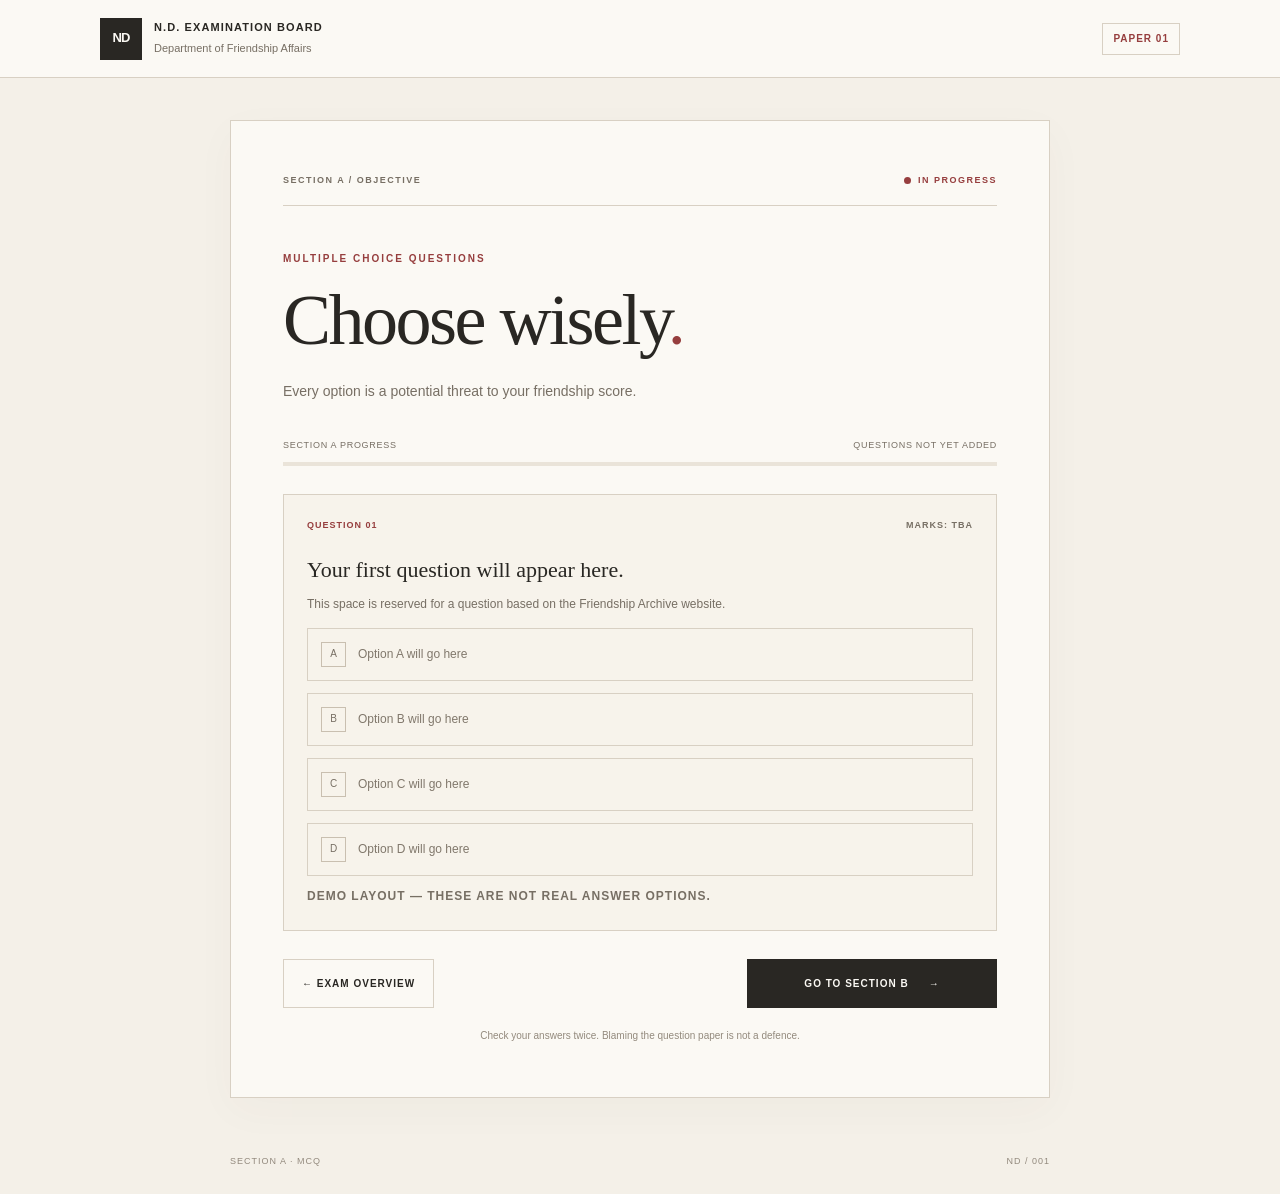
==== mcq.html @ d116a43e "Initial commit: Nothing web project" ====
<!DOCTYPE html>
<html lang="en">
<head>
  <meta charset="UTF-8">
  <meta name="viewport" content="width=device-width, initial-scale=1.0">
  <title>Section A — MCQ</title>
  <link rel="stylesheet" href="exam.css">
  <script src="exam.js" defer></script>
</head>
<body>
  <header class="topbar">
    <a class="brand" href="exam.html">
      <span class="brand-mark">ND</span>
      <span>
        <strong>N.D. EXAMINATION BOARD</strong>
        <small>Department of Friendship Affairs</small>
      </span>
    </a>
    <span class="exam-code">PAPER 01</span>
  </header>

  <main class="page-shell">
    <div class="document">
      <div class="document-topline">
        <span>SECTION A / OBJECTIVE</span>
        <span class="status"><i></i> IN PROGRESS</span>
      </div>

      <div class="paper-heading">
        <p class="eyebrow">MULTIPLE CHOICE QUESTIONS</p>
        <h1>Choose wisely<span>.</span></h1>
        <p class="intro">
          Every option is a potential threat to your friendship score.
        </p>
      </div>

      <div class="progress-heading">
        <span>SECTION A PROGRESS</span>
        <span>QUESTIONS NOT YET ADDED</span>
      </div>
      <div class="progress-track">
        <div class="progress-fill"></div>
      </div>

      <section class="question-placeholder">
        <div class="question-meta">
          <span class="question-tag">QUESTION 01</span>
          <span class="marks-tag">MARKS: TBA</span>
        </div>
        <h2>Your first question will appear here.</h2>
        <p>
          This space is reserved for a question based on the
          Friendship Archive website.
        </p>

        <div class="option-placeholder">
          <span>A</span> Option A will go here
        </div>
        <div class="option-placeholder">
          <span>B</span> Option B will go here
        </div>
        <div class="option-placeholder">
          <span>C</span> Option C will go here
        </div>
        <div class="option-placeholder">
          <span>D</span> Option D will go here
        </div>

        <p class="placeholder-note">
          DEMO LAYOUT — THESE ARE NOT REAL ANSWER OPTIONS.
        </p>
      </section>

      <div class="page-navigation">
        <a class="secondary-button" href="exam.html">← EXAM OVERVIEW</a>
        <a class="primary-button nav-primary" href="written.html">
          GO TO SECTION B <span>→</span>
        </a>
      </div>

      <p class="fine-print">
        Check your answers twice. Blaming the question paper is not a defence.
      </p>
    </div>
  </main>

  <footer class="site-footer">
    <span>SECTION A · MCQ</span>
    <span>ND / 001</span>
  </footer>
</body>
</html>
---- exam.css ----
/* ==========================================
   NOTHING DEPARTMENT — EXAM PORTAL
   Official university theme
========================================== */

:root {
  --paper: #F4F0E8;
  --sheet: #FBF9F4;
  --ink: #292723;
  --muted: #776F64;
  --line: #D8D0C3;
  --soft: #EAE4D9;
  --red: #963E3E;
  --red-dark: #793131;
}

* {
  box-sizing: border-box;
  margin: 0;
  padding: 0;
}

html {
  scroll-behavior: smooth;
}

body {
  min-height: 100vh;
  background: var(--paper);
  color: var(--ink);
  font-family: Arial, Helvetica, sans-serif;
  line-height: 1.6;
}

a {
  color: inherit;
  text-decoration: none;
}

button {
  font: inherit;
}

.topbar {
  min-height: 78px;
  padding: 16px max(5%, calc((100% - 1080px) / 2));
  display: flex;
  align-items: center;
  justify-content: space-between;
  gap: 16px;
  border-bottom: 1px solid var(--line);
  background: var(--sheet);
}

.brand {
  display: flex;
  align-items: center;
  gap: 12px;
}

.brand-mark {
  width: 42px;
  height: 42px;
  display: grid;
  place-items: center;
  background: var(--ink);
  color: var(--sheet);
  font-size: 13px;
  font-weight: 800;
  letter-spacing: -1px;
}

.brand strong,
.brand small {
  display: block;
}

.brand strong {
  font-size: 11px;
  letter-spacing: 1.1px;
}

.brand small {
  margin-top: 3px;
  color: var(--muted);
  font-size: 11px;
}

.exam-code {
  flex-shrink: 0;
  padding: 7px 10px;
  border: 1px solid var(--line);
  color: var(--red);
  font-size: 10px;
  font-weight: 700;
  letter-spacing: 1px;
}

.page-shell {
  width: min(100% - 36px, 820px);
  margin: 42px auto 56px;
}

.document {
  padding: clamp(22px, 5vw, 52px);
  border: 1px solid var(--line);
  background: var(--sheet);
  box-shadow: 0 12px 40px #51433108;
  animation: document-enter 0.45s ease both;
}

.document-topline {
  display: flex;
  align-items: center;
  justify-content: space-between;
  flex-wrap: wrap;
  gap: 12px;
  padding-bottom: 18px;
  border-bottom: 1px solid var(--line);
  color: var(--muted);
  font-size: 9px;
  font-weight: 700;
  letter-spacing: 1.5px;
}

.status {
  display: inline-flex;
  align-items: center;
  gap: 7px;
  color: var(--red);
  font-size: 9px;
}

.status i {
  width: 7px;
  height: 7px;
  border-radius: 50%;
  background: var(--red);
}

.hero,
.paper-heading {
  padding: 45px 0 34px;
}

.eyebrow,
.section-kicker {
  margin-bottom: 18px;
  color: var(--red);
  font-size: 10px;
  font-weight: 700;
  letter-spacing: 2px;
}

.hero h1,
.paper-heading h1 {
  font-family: Georgia, "Times New Roman", serif;
  font-size: clamp(44px, 8vw, 72px);
  font-weight: 400;
  line-height: 0.99;
  letter-spacing: -2.5px;
}

.hero h1 span,
.paper-heading h1 span {
  color: var(--red);
}

.intro {
  max-width: 490px;
  margin-top: 22px;
  color: var(--muted);
  font-size: 14px;
  line-height: 1.8;
}

.candidate {
  display: grid;
  grid-template-columns: 1fr 1fr;
  gap: 18px;
  padding: 22px 0;
  border-top: 1px solid var(--line);
  border-bottom: 1px solid var(--line);
}

.candidate > div {
  display: flex;
  flex-direction: column;
  gap: 5px;
}

.field-label {
  color: var(--muted);
  font-size: 9px;
  font-weight: 700;
  letter-spacing: 1.2px;
}

.candidate strong {
  font-size: 13px;
  overflow-wrap: anywhere;
}

.instructions {
  padding: 30px 0;
}

.instructions h2,
.question-placeholder h2,
.written-question h2 {
  font-family: Georgia, "Times New Roman", serif;
  font-size: 24px;
  font-weight: 400;
  line-height: 1.3;
}

.instructions ol {
  padding-left: 20px;
  margin-top: 18px;
  color: #5F594F;
  font-size: 13px;
}

.instructions li {
  padding: 5px 0 5px 5px;
}

.section-list {
  display: grid;
  gap: 10px;
  margin: 4px 0 24px;
}

.section-card {
  display: flex;
  align-items: center;
  gap: 16px;
  padding: 19px;
  border: 1px solid var(--line);
  background: #F4F0E8;
  transition:
    border-color 0.2s ease,
    background 0.2s ease,
    transform 0.2s ease;
}

.section-card:hover {
  border-color: var(--red);
  background: #F0E9DF;
  transform: translateY(-2px);
}

.section-number {
  color: var(--red);
  font-family: Georgia, "Times New Roman", serif;
  font-size: 25px;
}

.section-info {
  flex: 1;
  min-width: 0;
}

.section-info strong,
.section-info small {
  display: block;
}

.section-info strong {
  font-size: 13px;
}

.section-info small {
  margin-top: 3px;
  color: var(--muted);
  font-size: 11px;
}

.section-arrow {
  color: var(--red);
  font-size: 22px;
}

.primary-button,
.secondary-button {
  min-height: 49px;
  display: inline-flex;
  align-items: center;
  justify-content: center;
  gap: 20px;
  padding: 14px 18px;
  border: 1px solid var(--ink);
  border-radius: 0;
  cursor: pointer;
  font-size: 10px;
  font-weight: 700;
  letter-spacing: 1px;
  text-align: center;
  transition:
    background 0.2s ease,
    color 0.2s ease,
    border-color 0.2s ease;
}

.primary-button {
  background: var(--ink);
  color: var(--sheet);
}

.primary-button:hover {
  background: var(--red);
  border-color: var(--red);
  color: #ffffff;
}

.secondary-button {
  background: transparent;
  color: var(--ink);
  border-color: var(--line);
}

.secondary-button:hover {
  border-color: var(--ink);
  background: var(--soft);
}

.document > .primary-button {
  width: 100%;
}

.fine-print {
  margin-top: 19px;
  color: #938A7D;
  font-size: 10px;
  line-height: 1.8;
  text-align: center;
}

.site-footer {
  width: min(100% - 36px, 820px);
  display: flex;
  justify-content: space-between;
  gap: 15px;
  margin: 0 auto;
  padding: 0 0 25px;
  color: #92897D;
  font-size: 9px;
  letter-spacing: 1px;
}

/* MCQ paper */

.progress-heading {
  display: flex;
  justify-content: space-between;
  flex-wrap: wrap;
  gap: 8px;
  margin-bottom: 10px;
  color: var(--muted);
  font-size: 9px;
  letter-spacing: 0.7px;
}

.progress-track {
  height: 4px;
  background: var(--soft);
}

.progress-fill {
  width: 0;
  height: 100%;
  background: var(--red);
}

.question-placeholder,
.written-question {
  margin-top: 28px;
  padding: 23px;
  border: 1px solid var(--line);
  background: #F7F3EB;
}

.question-meta {
  display: flex;
  align-items: center;
  justify-content: space-between;
  flex-wrap: wrap;
  gap: 10px;
  margin-bottom: 23px;
}

.question-tag,
.marks-tag {
  color: var(--red);
  font-size: 9px;
  font-weight: 700;
  letter-spacing: 1px;
}

.marks-tag {
  color: var(--muted);
}

.question-placeholder h2,
.written-question h2 {
  font-size: 22px;
}

.question-placeholder > p,
.written-question > p:not(.placeholder-note) {
  margin-top: 10px;
  color: var(--muted);
  font-size: 12px;
  line-height: 1.8;
}

.option-placeholder {
  display: flex;
  align-items: center;
  gap: 12px;
  margin-top: 12px;
  padding: 13px;
  border: 1px solid var(--line);
  color: #81786C;
  font-size: 12px;
}

.option-placeholder span {
  width: 25px;
  height: 25px;
  display: grid;
  place-items: center;
  border: 1px solid #C9BFB0;
  color: var(--muted);
  font-size: 10px;
}

.placeholder-note {
  margin-top: 18px;
  color: #A09688;
  font-size: 8px;
  font-weight: 700;
  letter-spacing: 1px;
}

.page-navigation {
  display: flex;
  align-items: center;
  justify-content: space-between;
  gap: 12px;
  margin-top: 28px;
}

.nav-primary {
  flex: 1;
  max-width: 250px;
}

/* Written paper */

.written-notice {
  display: flex;
  align-items: flex-start;
  gap: 13px;
  padding: 17px;
  border-left: 3px solid var(--red);
  background: #EFE8DC;
}

.notice-icon {
  width: 23px;
  height: 23px;
  flex-shrink: 0;
  display: grid;
  place-items: center;
  background: var(--red);
  color: #FFFFFF;
  font-family: Georgia, serif;
  font-weight: 700;
}

.written-notice strong {
  font-size: 12px;
}

.written-notice p {
  margin-top: 5px;
  color: var(--muted);
  font-size: 11px;
  line-height: 1.8;
}

.answer-lines {
  display: grid;
  gap: 25px;
  margin-top: 25px;
}

.answer-lines span {
  height: 1px;
  background: #DCD3C6;
}

#finish-exam {
  font-family: inherit;
}

/* Motion */

@keyframes document-enter {
  from {
    opacity: 0;
    transform: translateY(9px);
  }

  to {
    opacity: 1;
    transform: translateY(0);
  }
}

/* Responsive layout */

@media (max-width: 560px) {
  .topbar {
    min-height: 70px;
    padding: 13px 18px;
  }

  .brand {
    gap: 9px;
  }

  .brand-mark {
    width: 36px;
    height: 36px;
  }

  .brand strong {
    font-size: 9px;
    letter-spacing: 0.6px;
  }

  .brand small {
    max-width: 190px;
    font-size: 10px;
  }

  .exam-code {
    padding: 6px;
    font-size: 8px;
  }

  .page-shell {
    width: calc(100% - 22px);
    margin: 18px auto 35px;
  }

  .document {
    padding: 22px 17px;
  }

  .document-topline {
    font-size: 8px;
    letter-spacing: 0.8px;
  }

  .hero,
  .paper-heading {
    padding: 34px 0 27px;
  }

  .hero h1,
  .paper-heading h1 {
    font-size: clamp(43px, 12vw, 60px);
    letter-spacing: -2px;
  }

  .candidate {
    grid-template-columns: 1fr;
    gap: 17px;
  }

  .instructions h2 {
    font-size: 22px;
  }

  .section-card {
    gap: 12px;
    padding: 15px 12px;
  }

  .section-info strong {
    font-size: 12px;
  }

  .section-info small {
    font-size: 10px;
  }

  .question-placeholder,
  .written-question {
    padding: 16px;
  }

  .question-placeholder h2,
  .written-question h2 {
    font-size: 20px;
  }

  .page-navigation {
    align-items: stretch;
  }

  .page-navigation > a,
  .page-navigation > button {
    flex: 1;
    min-width: 0;
    padding: 13px 9px;
    font-size: 9px;
    gap: 8px;
  }

  .site-footer {
    width: calc(100% - 28px);
    font-size: 8px;
    letter-spacing: 0.4px;
  }
}

@media (prefers-reduced-motion: reduce) {
  *,
  *::before,
  *::after {
    animation: none !important;
    scroll-behavior: auto !important;
    transition: none !important;
  }
}
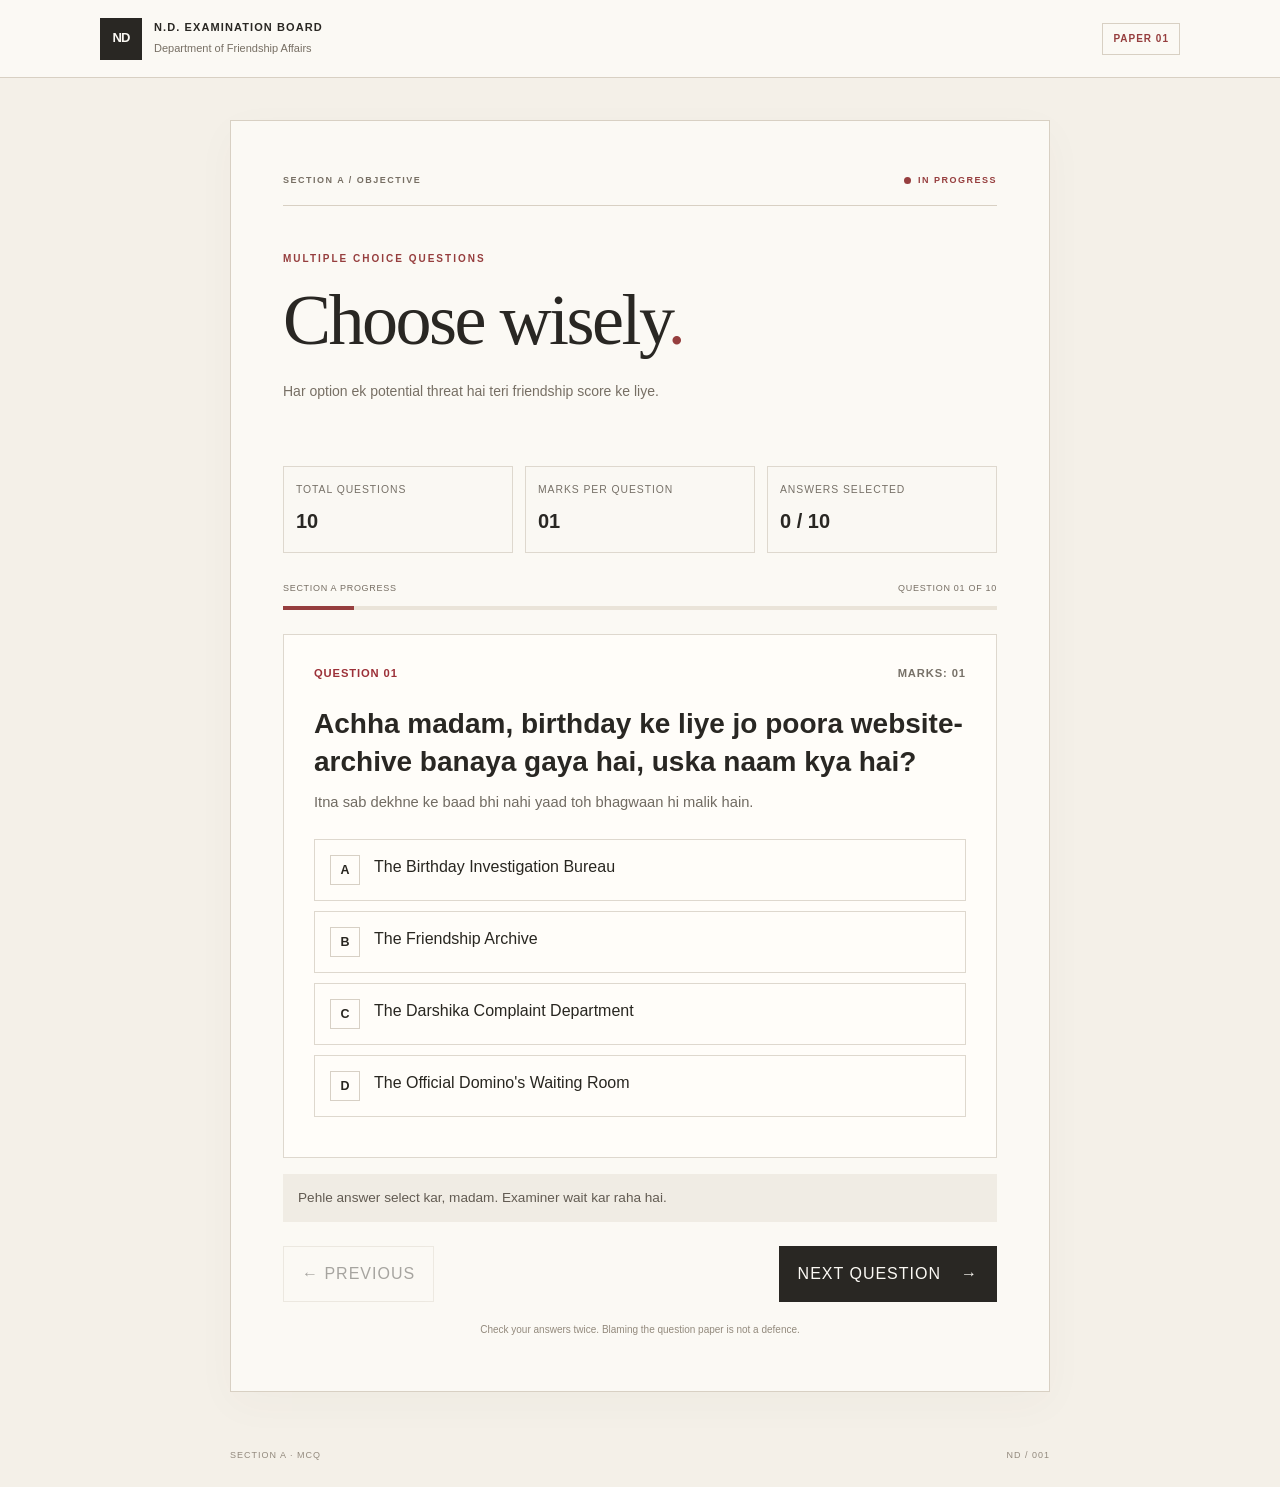
==== commit 2e13cb84: "added new pages of complaint" ====
--- a/mcq.html
+++ b/mcq.html
@@ -4,6 +4,7 @@
 <head>
   <meta charset="UTF-8">
   <meta name="viewport" content="width=device-width, initial-scale=1.0">
+  <meta name="theme-color" content="#f5f1e9">
   <title>Section A — MCQ</title>
   <link rel="stylesheet" href="exam.css">
   <script src="exam.js" defer></script>
@@ -31,53 +32,69 @@
         <p class="eyebrow">MULTIPLE CHOICE QUESTIONS</p>
         <h1>Choose wisely<span>.</span></h1>
         <p class="intro">
-          Every option is a potential threat to your friendship score.
+          Har option ek potential threat hai teri friendship score ke liye.
         </p>
+      </div>
+
+      <div class="mcq-summary">
+        <div>
+          <span class="summary-label">TOTAL QUESTIONS</span>
+          <strong>10</strong>
+        </div>
+        <div>
+          <span class="summary-label">MARKS PER QUESTION</span>
+          <strong>01</strong>
+        </div>
+        <div>
+          <span class="summary-label">ANSWERS SELECTED</span>
+          <strong id="answered-count">0 / 10</strong>
+        </div>
       </div>
 
       <div class="progress-heading">
         <span>SECTION A PROGRESS</span>
-        <span>QUESTIONS NOT YET ADDED</span>
-      </div>
-      <div class="progress-track">
-        <div class="progress-fill"></div>
+        <span id="progress-label">QUESTION 01 OF 10</span>
       </div>
 
-      <section class="question-placeholder">
-        <div class="question-meta">
-          <span class="question-tag">QUESTION 01</span>
-          <span class="marks-tag">MARKS: TBA</span>
+      <div class="progress-track" id="progress-track"
+           role="progressbar" aria-label="Question progress"
+           aria-valuemin="0" aria-valuemax="10" aria-valuenow="1">
+        <div class="progress-fill" id="progress-fill"></div>
+      </div>
+
+      <section id="mcq-app" aria-live="polite">
+        <div class="question-placeholder">
+          <p>Question paper load ho raha hai...</p>
         </div>
-        <h2>Your first question will appear here.</h2>
-        <p>
-          This space is reserved for a question based on the
-          Friendship Archive website.
-        </p>
-
-        <div class="option-placeholder">
-          <span>A</span> Option A will go here
-        </div>
-        <div class="option-placeholder">
-          <span>B</span> Option B will go here
-        </div>
-        <div class="option-placeholder">
-          <span>C</span> Option C will go here
-        </div>
-        <div class="option-placeholder">
-          <span>D</span> Option D will go here
-        </div>
-
-        <p class="placeholder-note">
-          DEMO LAYOUT — THESE ARE NOT REAL ANSWER OPTIONS.
-        </p>
       </section>
 
-      <div class="page-navigation">
-        <a class="secondary-button" href="exam.html">← EXAM OVERVIEW</a>
-        <a class="primary-button nav-primary" href="written.html">
-          GO TO SECTION B <span>→</span>
+      <div class="mcq-feedback" id="mcq-feedback" aria-live="polite">
+        Pehle answer select kar, madam. Examiner wait kar raha hai.
+      </div>
+
+      <div class="page-navigation mcq-navigation">
+        <button class="secondary-button" id="previous-question"
+                type="button" disabled>
+          ← PREVIOUS
+        </button>
+        <button class="primary-button" id="next-question" type="button">
+          NEXT QUESTION <span>→</span>
+        </button>
+      </div>
+
+      <section class="mcq-result" id="mcq-result" hidden aria-live="polite">
+        <p class="eyebrow">SECTION A / RESULT</p>
+        <h2 id="result-heading">Examination submitted.</h2>
+        <p class="result-score" id="result-score"></p>
+        <p id="result-message"></p>
+        <p class="result-note">
+          MCQ result save ho gaya hai. Ab Section B complete kar,
+          tabhi dono sections ki combined PDF banegi.
+        </p>
+        <a class="primary-button result-button" href="written.html">
+          PROCEED TO SECTION B <span>→</span>
         </a>
-      </div>
+      </section>
 
       <p class="fine-print">
         Check your answers twice. Blaming the question paper is not a defence.
--- a/exam.css
+++ b/exam.css
@@ -638,3 +638,423 @@
     transition: none !important;
   }
 }
+
+/* ================================
+   SECTION A — MCQ EXAM
+================================ */
+
+.mcq-summary {
+  display: grid;
+  grid-template-columns: repeat(3, minmax(0, 1fr));
+  gap: 12px;
+  margin: 28px 0;
+}
+
+.mcq-summary > div {
+  border: 1px solid #ded8ce;
+  background: #faf8f3;
+  padding: 15px 12px;
+}
+
+.summary-label {
+  display: block;
+  font-size: 0.65rem;
+  letter-spacing: 0.09em;
+  line-height: 1.5;
+  color: #777168;
+  margin-bottom: 8px;
+}
+
+.mcq-summary strong {
+  display: block;
+  font-size: 1.25rem;
+  font-weight: 700;
+}
+
+.question-card {
+  border: 1px solid #ded8ce;
+  background: #fffdf9;
+  padding: clamp(18px, 4vw, 30px);
+  margin-top: 24px;
+}
+
+.question-meta {
+  display: flex;
+  align-items: center;
+  justify-content: space-between;
+  flex-wrap: wrap;
+  gap: 10px;
+  margin-bottom: 22px;
+}
+
+.question-tag,
+.marks-tag {
+  font-size: 0.7rem;
+  letter-spacing: 0.08em;
+  font-weight: 700;
+}
+
+.question-tag {
+  color: #9c3038;
+}
+
+.marks-tag {
+  color: #777168;
+}
+
+.question-card h2 {
+  font-size: clamp(1.25rem, 3vw, 1.75rem);
+  line-height: 1.35;
+  margin: 0 0 10px;
+}
+
+.question-description {
+  color: #716b62;
+  font-size: 0.92rem;
+  line-height: 1.7;
+  margin-bottom: 24px;
+}
+
+.mcq-option {
+  display: flex;
+  align-items: flex-start;
+  gap: 14px;
+  width: 100%;
+  padding: 15px;
+  margin: 10px 0;
+  text-align: left;
+  font: inherit;
+  line-height: 1.5;
+  color: #282620;
+  background: #fffdf9;
+  border: 1px solid #ded8ce;
+  cursor: pointer;
+  transition: border-color 160ms ease, background 160ms ease,
+    transform 160ms ease;
+}
+
+.mcq-option:hover:not(:disabled) {
+  border-color: #9c3038;
+  transform: translateY(-1px);
+}
+
+.mcq-option:focus-visible {
+  outline: 2px solid #9c3038;
+  outline-offset: 3px;
+}
+
+.option-letter {
+  display: inline-flex;
+  flex: 0 0 30px;
+  width: 30px;
+  height: 30px;
+  align-items: center;
+  justify-content: center;
+  border: 1px solid #d7d0c5;
+  font-size: 0.78rem;
+  font-weight: 700;
+}
+
+.mcq-option.selected {
+  border-color: #9c3038;
+  background: #f8e9e6;
+}
+
+.mcq-option.selected .option-letter {
+  background: #9c3038;
+  border-color: #9c3038;
+  color: white;
+}
+
+.mcq-option:disabled {
+  cursor: default;
+  opacity: 0.85;
+}
+
+.mcq-feedback {
+  margin-top: 16px;
+  padding: 13px 15px;
+  background: #f0ece4;
+  color: #625b52;
+  font-size: 0.85rem;
+  line-height: 1.6;
+}
+
+.mcq-feedback.warning {
+  background: #f8e9e6;
+  color: #8d2932;
+}
+
+.mcq-navigation {
+  gap: 12px;
+  margin-top: 24px;
+}
+
+.mcq-navigation button {
+  font: inherit;
+  cursor: pointer;
+}
+
+.mcq-navigation button:disabled {
+  opacity: 0.4;
+  cursor: not-allowed;
+}
+
+.mcq-result {
+  margin-top: 30px;
+  padding: clamp(22px, 5vw, 38px);
+  border: 1px solid #cfc5b7;
+  background: #f7f1e7;
+}
+
+.mcq-result h2 {
+  margin: 10px 0;
+  font-size: clamp(1.6rem, 4vw, 2.2rem);
+}
+
+.result-score {
+  color: #9c3038;
+  font-size: 2.5rem;
+  font-weight: 700;
+  margin: 16px 0;
+}
+
+.result-note {
+  padding-top: 14px;
+  border-top: 1px solid #ded4c7;
+  color: #777168;
+  font-size: 0.82rem;
+  line-height: 1.7;
+}
+
+.result-button {
+  display: inline-flex;
+  margin-top: 12px;
+  text-decoration: none;
+}
+
+@media (max-width: 520px) {
+  .mcq-summary {
+    gap: 7px;
+  }
+
+  .mcq-summary > div {
+    padding: 12px 9px;
+  }
+
+  .summary-label {
+    font-size: 0.57rem;
+  }
+
+  .mcq-summary strong {
+    font-size: 1.05rem;
+  }
+
+  .mcq-option {
+    padding: 12px;
+    gap: 10px;
+  }
+
+  .mcq-navigation {
+    align-items: stretch;
+  }
+
+  .mcq-navigation button {
+    flex: 1;
+    justify-content: center;
+    padding: 12px 8px;
+    font-size: 0.75rem;
+  }
+}
+
+/* ================================
+   SECTION B — WRITTEN ANSWERS
+================================ */
+
+.written-notice {
+  margin: 26px 0;
+  padding: 20px 22px;
+  background: #f0ece4;
+  border-left: 3px solid #9c3038;
+  font-size: 0.88rem;
+  line-height: 1.8;
+}
+
+.written-notice strong {
+  font-size: 0.72rem;
+  letter-spacing: 0.1em;
+}
+
+.written-notice ul {
+  padding-left: 20px;
+  margin: 12px 0 0;
+}
+
+.written-question {
+  padding: clamp(18px, 4vw, 28px);
+  margin-top: 24px;
+  border: 1px solid #ded8ce;
+  background: #fffdf9;
+}
+
+.written-question h2 {
+  margin: 0 0 12px;
+  font-size: clamp(1.2rem, 3vw, 1.55rem);
+  line-height: 1.5;
+}
+
+.question-hint {
+  margin: 0 0 20px;
+  color: #716b62;
+  font-size: 0.88rem;
+  line-height: 1.75;
+}
+
+.written-question textarea {
+  display: block;
+  width: 100%;
+  min-height: 125px;
+  padding: 15px;
+  resize: vertical;
+  border: 1px solid #d8d0c4;
+  border-radius: 0;
+  background: #fffefa;
+  color: #282620;
+  font: inherit;
+  font-size: 0.95rem;
+  line-height: 1.75;
+  outline: none;
+  transition: border-color 160ms ease, box-shadow 160ms ease;
+}
+
+.written-question textarea::placeholder {
+  color: #a49b8f;
+  opacity: 1;
+}
+
+.written-question textarea:focus {
+  border-color: #9c3038;
+  box-shadow: 0 0 0 2px rgb(156 48 56 / 10%);
+}
+
+.answer-meta {
+  display: flex;
+  justify-content: space-between;
+  gap: 12px;
+  margin-top: 10px;
+  color: #827a6e;
+  font-size: 0.65rem;
+  letter-spacing: 0.06em;
+  text-transform: uppercase;
+}
+
+.written-save-status {
+  margin-top: 22px;
+  padding: 13px 15px;
+  background: #f0ece4;
+  color: #625b52;
+  font-size: 0.82rem;
+  line-height: 1.6;
+}
+
+.written-navigation {
+  gap: 12px;
+  margin-top: 22px;
+}
+
+.written-navigation a,
+.written-navigation button {
+  font: inherit;
+}
+
+.written-navigation button {
+  cursor: pointer;
+}
+
+.written-submission {
+  margin-top: 28px;
+  padding: clamp(22px, 5vw, 38px);
+  background: #f7f1e7;
+  border: 1px solid #cfc5b7;
+}
+
+.written-submission h2 {
+  margin: 10px 0;
+  font-size: clamp(1.6rem, 4vw, 2.2rem);
+}
+
+.written-submission p {
+  line-height: 1.8;
+}
+
+.submission-note {
+  margin-top: 18px;
+  padding-top: 14px;
+  border-top: 1px solid #ded4c7;
+  color: #777168;
+  font-size: 0.82rem;
+}
+
+.written-submission button {
+  margin-top: 12px;
+  cursor: pointer;
+  font: inherit;
+}
+
+@media (max-width: 520px) {
+  .written-notice {
+    padding: 16px;
+  }
+
+  .written-question {
+    padding: 16px;
+  }
+
+  .written-question textarea {
+    min-height: 115px;
+    padding: 12px;
+  }
+
+  .answer-meta {
+    font-size: 0.58rem;
+  }
+
+  .written-navigation {
+    align-items: stretch;
+  }
+
+  .written-navigation a,
+  .written-navigation button {
+    flex: 1;
+    justify-content: center;
+    padding: 12px 8px;
+    font-size: 0.72rem;
+    text-align: center;
+  }
+}
+
+.exit-exam-button {
+  display: flex;
+  width: 100%;
+  padding: 16px 18px;
+  margin-top: 12px;
+  border: 2px solid #ff334f;
+  border-radius: 12px;
+  background: #26080d;
+  color: #ff435c;
+  font: inherit;
+  font-weight: 900;
+  letter-spacing: 0.06em;
+  text-decoration: none;
+  box-shadow: 0 0 16px #ff334f35;
+  transition: transform 0.2s ease, box-shadow 0.2s ease;
+}
+
+.exit-exam-button:hover {
+  transform: translateY(-2px);
+  box-shadow: 0 0 24px #ff334f70;
+}
+
+.exit-exam-note {
+  color: inherit;
+}
